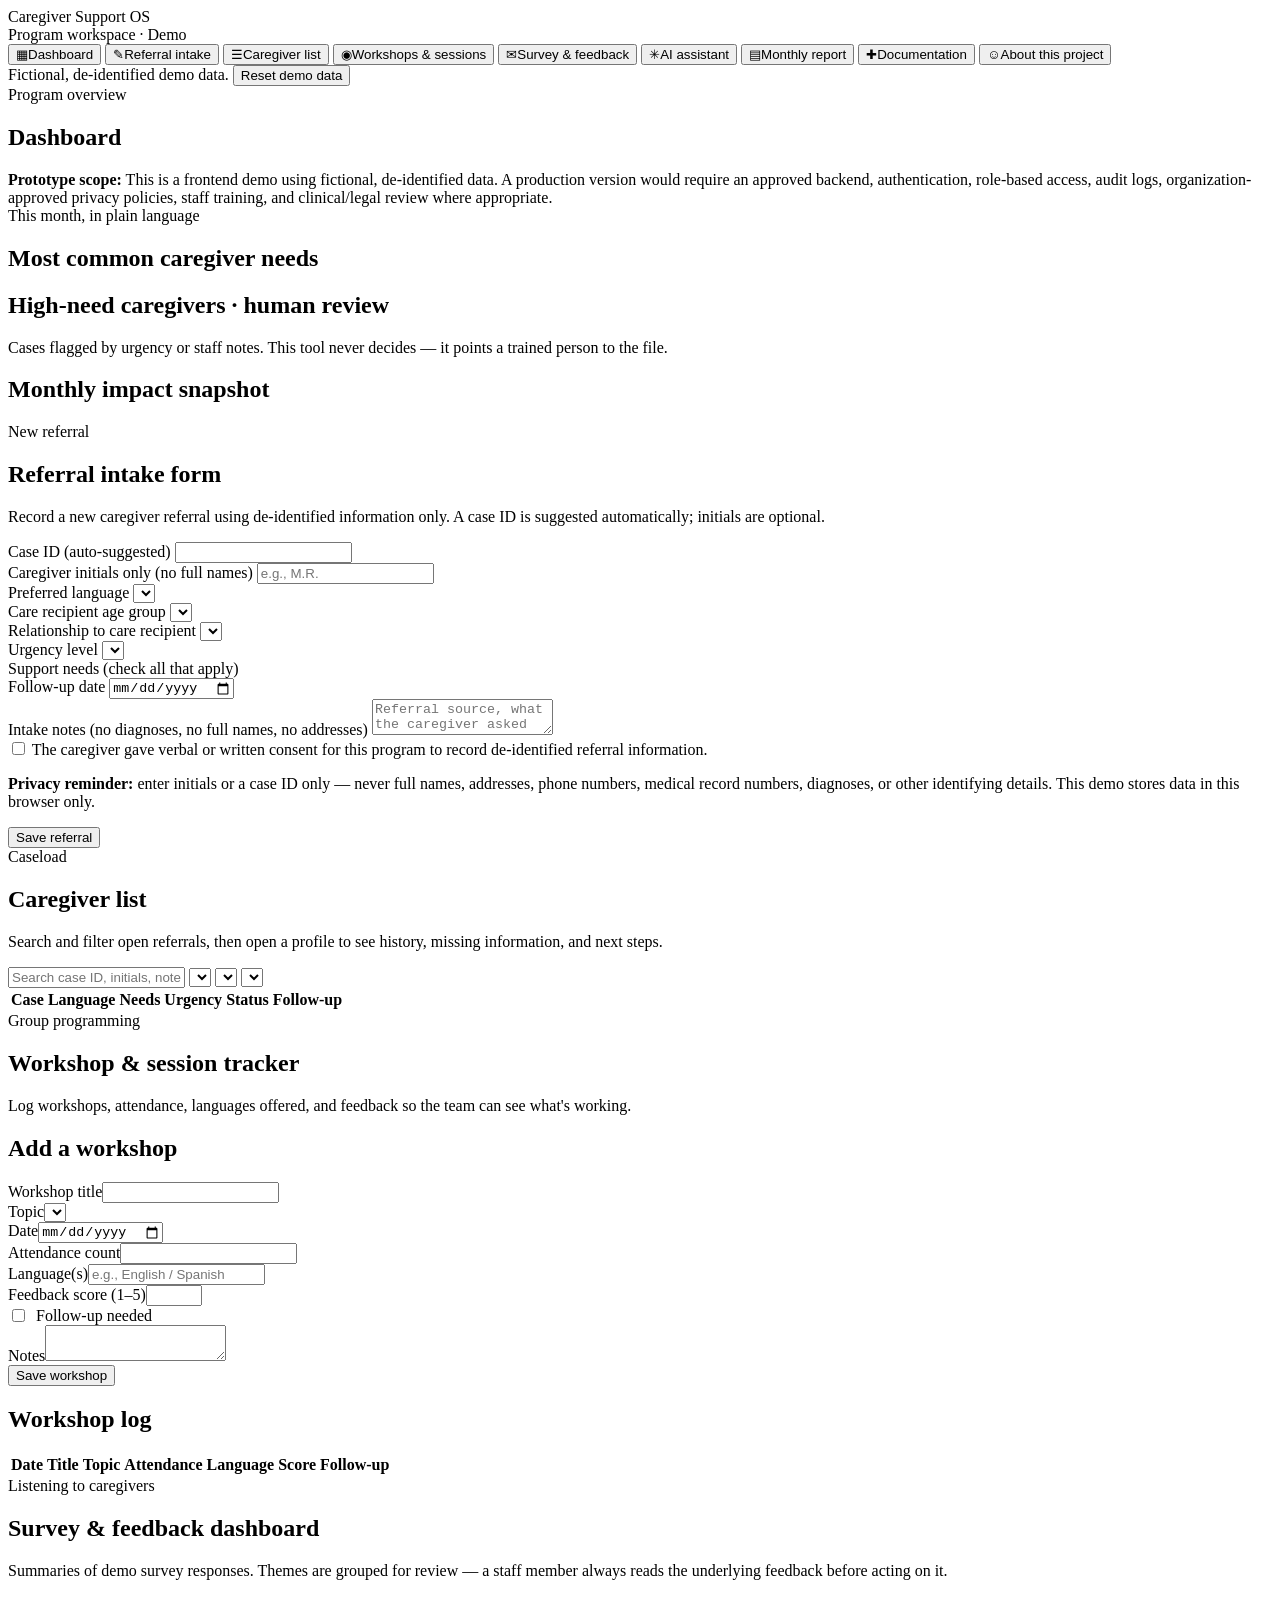
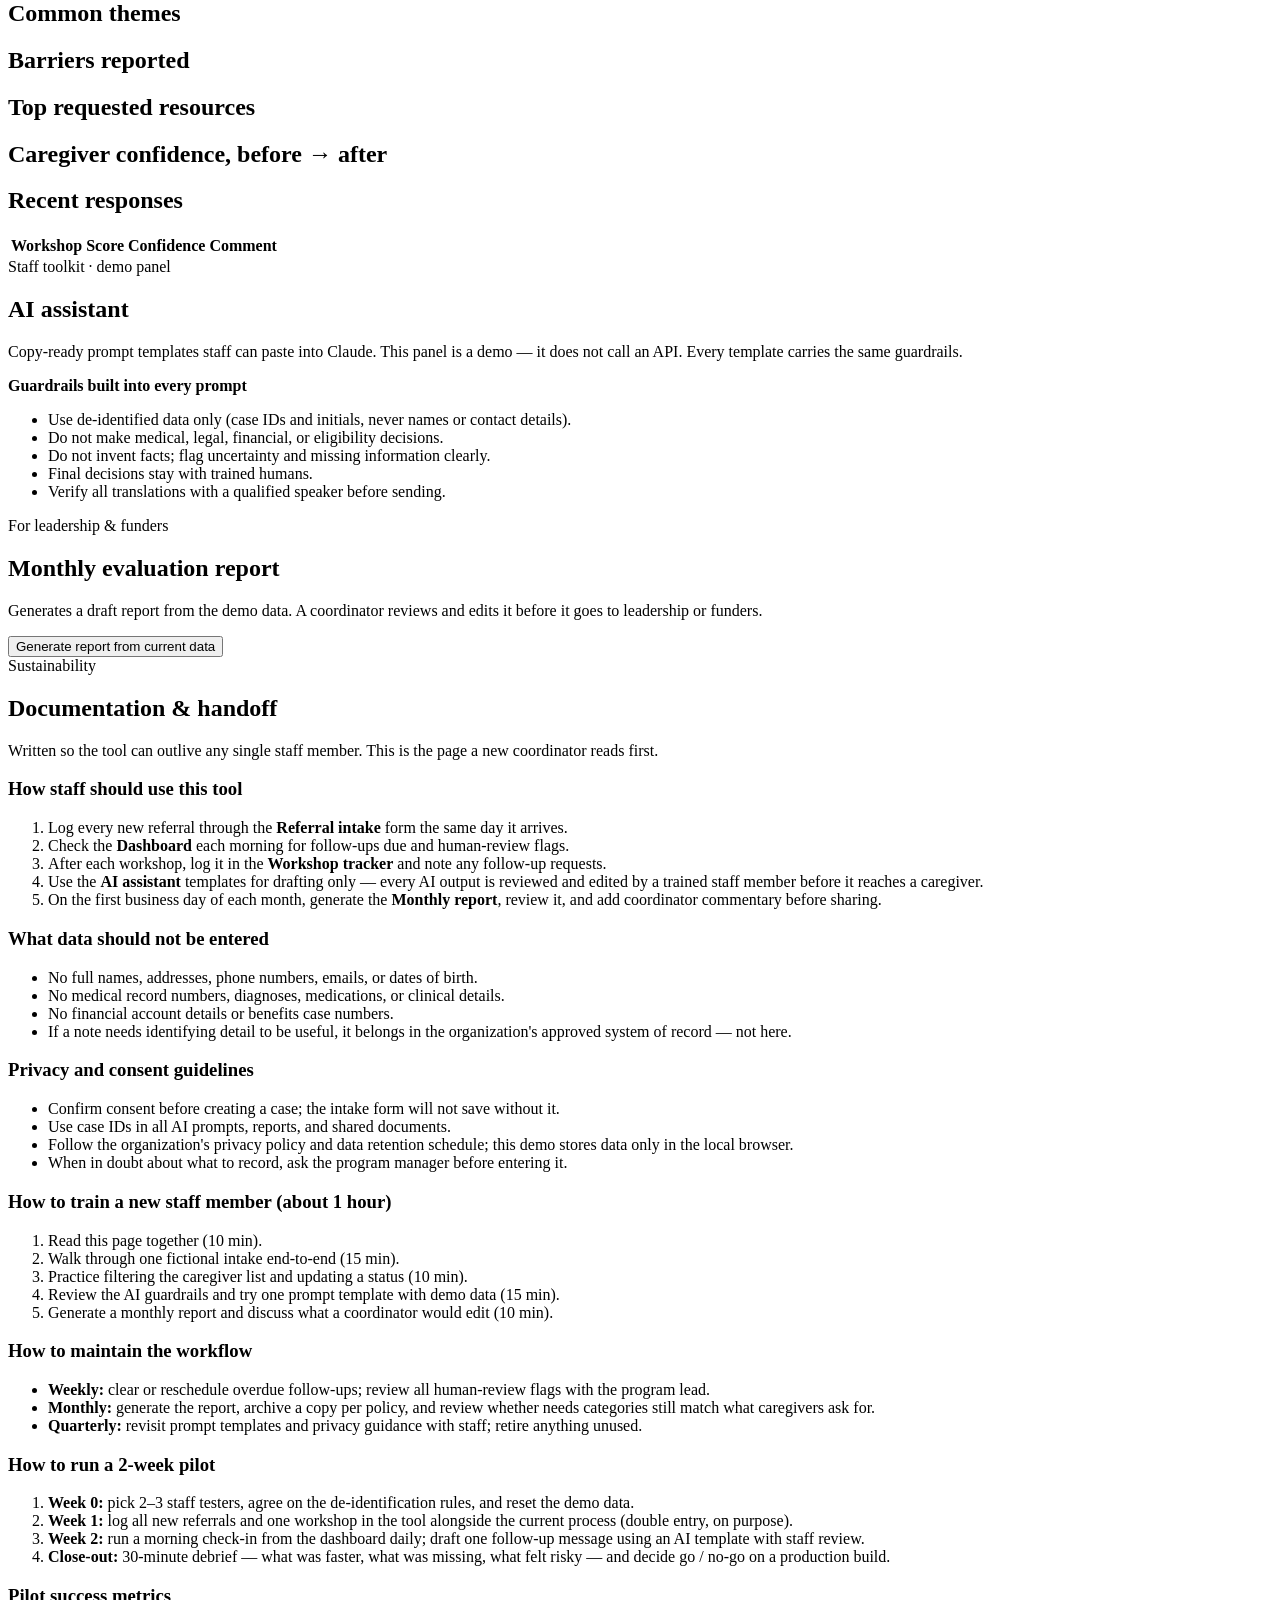
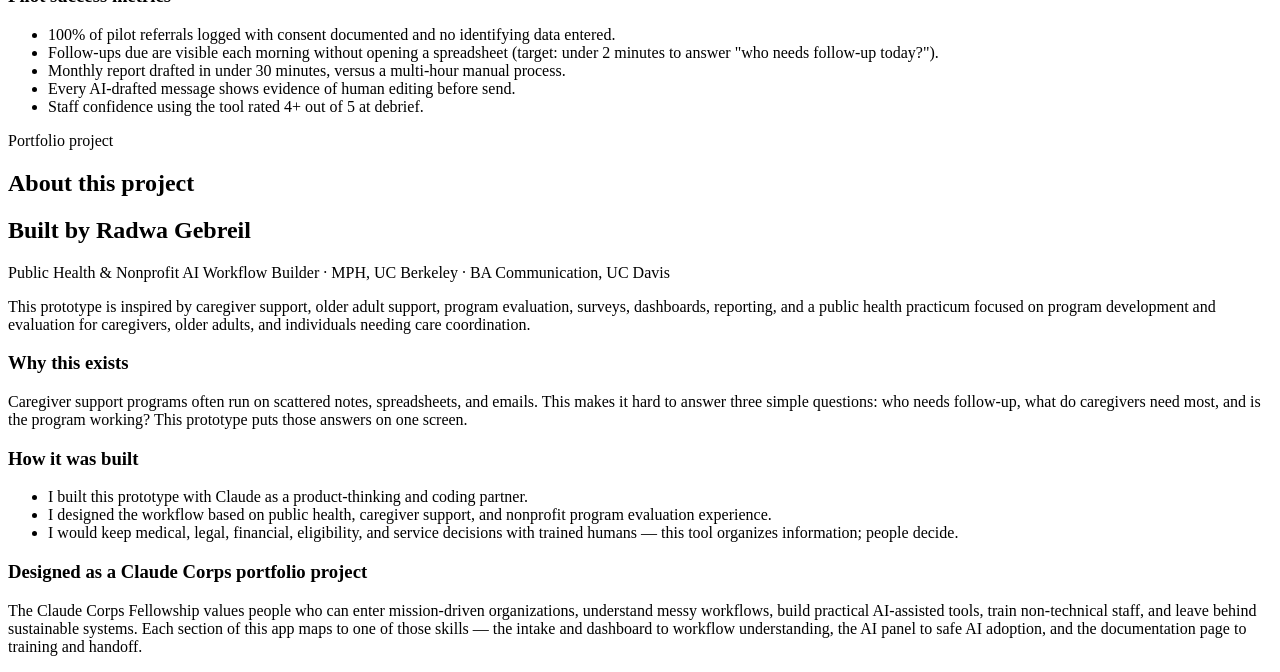
==== index.html @ 509d2d15 "Add files via upload" ====
<!DOCTYPE html>
<html lang="en">
<head>
<meta charset="UTF-8" />
<meta name="viewport" content="width=device-width, initial-scale=1.0" />
<title>Caregiver Support Program OS — Demo</title>
<meta name="description" content="A frontend prototype that helps nonprofit and public health teams organize caregiver support referrals, workshops, feedback, and monthly evaluation reporting. Fictional demo data only." />
<link rel="preconnect" href="https://fonts.googleapis.com" />
<link rel="preconnect" href="https://fonts.gstatic.com" crossorigin />
<link href="https://fonts.googleapis.com/css2?family=Bitter:wght@400;600;700&family=Public+Sans:wght@400;600;700&display=swap" rel="stylesheet" />
<link rel="stylesheet" href="css/styles.css" />
</head>
<body>
<div class="app">

  <!-- ===================== sidebar ===================== -->
  <aside class="sidebar">
    <div class="brand">
      <div class="brand-name">Caregiver Support OS</div>
      <div class="brand-sub">Program workspace · Demo</div>
    </div>
    <nav class="nav" aria-label="Main navigation">
      <button data-section="dashboard" class="active"><span class="icon">▦</span>Dashboard</button>
      <button data-section="intake"><span class="icon">✎</span>Referral intake</button>
      <button data-section="caregivers"><span class="icon">☰</span>Caregiver list</button>
      <button data-section="workshops"><span class="icon">◉</span>Workshops &amp; sessions</button>
      <button data-section="feedback"><span class="icon">✉</span>Survey &amp; feedback</button>
      <button data-section="assistant"><span class="icon">✳</span>AI assistant</button>
      <button data-section="report"><span class="icon">▤</span>Monthly report</button>
      <button data-section="docs"><span class="icon">✚</span>Documentation</button>
      <button data-section="about"><span class="icon">☺</span>About this project</button>
    </nav>
    <div class="sidebar-foot">
      Fictional, de-identified demo data.
      <button id="resetData" type="button">Reset demo data</button>
    </div>
  </aside>

  <!-- ===================== main ===================== -->
  <main class="main">

    <!-- ============ DASHBOARD ============ -->
    <section id="dashboard" class="section visible" aria-label="Dashboard">
      <div class="section-head">
        <span class="eyebrow">Program overview</span>
        <h1>Dashboard</h1>
      </div>

      <div class="scope-note">
        <strong>Prototype scope:</strong> This is a frontend demo using fictional, de-identified data.
        A production version would require an approved backend, authentication, role-based access,
        audit logs, organization-approved privacy policies, staff training, and clinical/legal review
        where appropriate.
      </div>

      <div class="impact-sentence">
        <span class="impact-label">This month, in plain language</span>
        <p id="impactSentence"></p>
      </div>

      <div class="grid cols-4" id="statCards"></div>

      <div class="grid cols-2" style="margin-top:1rem;">
        <div class="card">
          <h2>Most common caregiver needs</h2>
          <div id="needsBars"></div>
        </div>
        <div class="card">
          <h2>High-need caregivers · human review</h2>
          <p class="hint">Cases flagged by urgency or staff notes. This tool never decides — it points a trained person to the file.</p>
          <div id="reviewList"></div>
        </div>
      </div>

      <div class="card">
        <h2>Monthly impact snapshot</h2>
        <div id="snapshot"></div>
      </div>
    </section>

    <!-- ============ INTAKE ============ -->
    <section id="intake" class="section" aria-label="Referral intake">
      <div class="section-head">
        <span class="eyebrow">New referral</span>
        <h1>Referral intake form</h1>
        <p class="lede">Record a new caregiver referral using de-identified information only. A case ID is suggested automatically; initials are optional.</p>
      </div>

      <div class="card">
        <form id="intakeForm" novalidate>
          <div class="grid cols-3">
            <div class="field">
              <label for="f-caseid">Case ID <span class="hint">(auto-suggested)</span></label>
              <input type="text" id="f-caseid" />
            </div>
            <div class="field">
              <label for="f-initials">Caregiver initials only <span class="hint">(no full names)</span></label>
              <input type="text" id="f-initials" placeholder="e.g., M.R." maxlength="8" />
            </div>
            <div class="field">
              <label for="f-language">Preferred language</label>
              <select id="f-language"></select>
            </div>
            <div class="field">
              <label for="f-age">Care recipient age group</label>
              <select id="f-age"></select>
            </div>
            <div class="field">
              <label for="f-rel">Relationship to care recipient</label>
              <select id="f-rel"></select>
            </div>
            <div class="field">
              <label for="f-urgency">Urgency level</label>
              <select id="f-urgency"></select>
            </div>
          </div>

          <div class="field">
            <label>Support needs <span class="hint">(check all that apply)</span></label>
            <div class="checks" id="f-needs"></div>
          </div>

          <div class="field">
            <label for="f-followup">Follow-up date</label>
            <input type="date" id="f-followup" style="max-width:220px;" />
          </div>

          <div class="field">
            <label for="f-notes">Intake notes <span class="hint">(no diagnoses, no full names, no addresses)</span></label>
            <textarea id="f-notes" placeholder="Referral source, what the caregiver asked for, preferred contact window…"></textarea>
          </div>

          <div class="field consent-box">
            <label><input type="checkbox" id="f-consent" /> The caregiver gave verbal or written consent for this program to record de-identified referral information.</label>
            <p class="privacy"><strong>Privacy reminder:</strong> enter initials or a case ID only — never full names, addresses, phone numbers, medical record numbers, diagnoses, or other identifying details. This demo stores data in this browser only.</p>
          </div>

          <button class="btn" type="submit">Save referral</button>
          <div class="form-msg" id="intakeMsg" role="status"></div>
        </form>
      </div>
    </section>

    <!-- ============ CAREGIVER LIST ============ -->
    <section id="caregivers" class="section" aria-label="Caregiver list">
      <div class="section-head">
        <span class="eyebrow">Caseload</span>
        <h1>Caregiver list</h1>
        <p class="lede">Search and filter open referrals, then open a profile to see history, missing information, and next steps.</p>
      </div>

      <div class="card">
        <div class="filters">
          <input type="text" id="cg-search" placeholder="Search case ID, initials, notes…" aria-label="Search caregivers" />
          <select id="cg-status" aria-label="Filter by status"></select>
          <select id="cg-need" aria-label="Filter by need"></select>
          <select id="cg-urgency" aria-label="Filter by urgency"></select>
        </div>
        <div class="table-wrap">
          <table>
            <thead>
              <tr><th>Case</th><th>Language</th><th>Needs</th><th>Urgency</th><th>Status</th><th>Follow-up</th><th></th></tr>
            </thead>
            <tbody id="cgRows"></tbody>
          </table>
        </div>
      </div>

      <!-- profile panel -->
      <div id="profilePanel"></div>
    </section>

    <!-- ============ WORKSHOPS ============ -->
    <section id="workshops" class="section" aria-label="Workshops and sessions">
      <div class="section-head">
        <span class="eyebrow">Group programming</span>
        <h1>Workshop &amp; session tracker</h1>
        <p class="lede">Log workshops, attendance, languages offered, and feedback so the team can see what's working.</p>
      </div>

      <div class="card">
        <h2>Add a workshop</h2>
        <form id="wsForm" novalidate>
          <div class="grid cols-3">
            <div class="field"><label for="w-title">Workshop title</label><input type="text" id="w-title" /></div>
            <div class="field"><label for="w-topic">Topic</label><select id="w-topic"></select></div>
            <div class="field"><label for="w-date">Date</label><input type="date" id="w-date" /></div>
            <div class="field"><label for="w-att">Attendance count</label><input type="number" id="w-att" min="0" /></div>
            <div class="field"><label for="w-lang">Language(s)</label><input type="text" id="w-lang" placeholder="e.g., English / Spanish" /></div>
            <div class="field"><label for="w-score">Feedback score (1–5)</label><input type="number" id="w-score" min="1" max="5" step="0.1" /></div>
          </div>
          <div class="field"><label style="display:flex;align-items:center;gap:0.5rem;font-weight:400;"><input type="checkbox" id="w-follow" /> Follow-up needed</label></div>
          <div class="field"><label for="w-notes">Notes</label><textarea id="w-notes"></textarea></div>
          <button class="btn" type="submit">Save workshop</button>
          <div class="form-msg" id="wsMsg" role="status"></div>
        </form>
      </div>

      <div class="card">
        <h2>Workshop log</h2>
        <div class="table-wrap">
          <table>
            <thead><tr><th>Date</th><th>Title</th><th>Topic</th><th>Attendance</th><th>Language</th><th>Score</th><th>Follow-up</th></tr></thead>
            <tbody id="wsRows"></tbody>
          </table>
        </div>
      </div>
    </section>

    <!-- ============ FEEDBACK ============ -->
    <section id="feedback" class="section" aria-label="Survey and feedback dashboard">
      <div class="section-head">
        <span class="eyebrow">Listening to caregivers</span>
        <h1>Survey &amp; feedback dashboard</h1>
        <p class="lede">Summaries of demo survey responses. Themes are grouped for review — a staff member always reads the underlying feedback before acting on it.</p>
      </div>
      <div class="grid cols-3" id="fbStats"></div>
      <div class="grid cols-2" style="margin-top:1rem;">
        <div class="card"><h2>Common themes</h2><div id="fbThemes"></div></div>
        <div class="card"><h2>Barriers reported</h2><div id="fbBarriers"></div></div>
        <div class="card"><h2>Top requested resources</h2><div id="fbResources"></div></div>
        <div class="card"><h2>Caregiver confidence, before → after</h2><div id="fbConfidence"></div></div>
      </div>
      <div class="card">
        <h2>Recent responses</h2>
        <div class="table-wrap">
          <table>
            <thead><tr><th>Workshop</th><th>Score</th><th>Confidence</th><th>Comment</th></tr></thead>
            <tbody id="fbRows"></tbody>
          </table>
        </div>
      </div>
    </section>

    <!-- ============ AI ASSISTANT ============ -->
    <section id="assistant" class="section" aria-label="AI assistant panel">
      <div class="section-head">
        <span class="eyebrow">Staff toolkit · demo panel</span>
        <h1>AI assistant</h1>
        <p class="lede">Copy-ready prompt templates staff can paste into Claude. This panel is a demo — it does not call an API. Every template carries the same guardrails.</p>
      </div>

      <div class="guardrails">
        <strong>Guardrails built into every prompt</strong>
        <ul>
          <li>Use de-identified data only (case IDs and initials, never names or contact details).</li>
          <li>Do not make medical, legal, financial, or eligibility decisions.</li>
          <li>Do not invent facts; flag uncertainty and missing information clearly.</li>
          <li>Final decisions stay with trained humans.</li>
          <li>Verify all translations with a qualified speaker before sending.</li>
        </ul>
      </div>

      <div id="promptCards"></div>
    </section>

    <!-- ============ REPORT ============ -->
    <section id="report" class="section" aria-label="Monthly evaluation report">
      <div class="section-head">
        <span class="eyebrow">For leadership &amp; funders</span>
        <h1>Monthly evaluation report</h1>
        <p class="lede">Generates a draft report from the demo data. A coordinator reviews and edits it before it goes to leadership or funders.</p>
      </div>
      <div class="card">
        <button class="btn" id="genReport" type="button">Generate report from current data</button>
        <button class="btn secondary" id="copyReport" type="button" style="display:none;">Copy report text</button>
        <button class="btn secondary" id="printReport" type="button" style="display:none;">Print</button>
        <span class="copied" id="reportCopied"></span>
      </div>
      <div id="reportOut"></div>
    </section>

    <!-- ============ DOCS ============ -->
    <section id="docs" class="section" aria-label="Documentation and handoff">
      <div class="section-head">
        <span class="eyebrow">Sustainability</span>
        <h1>Documentation &amp; handoff</h1>
        <p class="lede">Written so the tool can outlive any single staff member. This is the page a new coordinator reads first.</p>
      </div>

      <div class="card doc-block">
        <h3>How staff should use this tool</h3>
        <ol>
          <li>Log every new referral through the <strong>Referral intake</strong> form the same day it arrives.</li>
          <li>Check the <strong>Dashboard</strong> each morning for follow-ups due and human-review flags.</li>
          <li>After each workshop, log it in the <strong>Workshop tracker</strong> and note any follow-up requests.</li>
          <li>Use the <strong>AI assistant</strong> templates for drafting only — every AI output is reviewed and edited by a trained staff member before it reaches a caregiver.</li>
          <li>On the first business day of each month, generate the <strong>Monthly report</strong>, review it, and add coordinator commentary before sharing.</li>
        </ol>

        <h3>What data should not be entered</h3>
        <ul>
          <li>No full names, addresses, phone numbers, emails, or dates of birth.</li>
          <li>No medical record numbers, diagnoses, medications, or clinical details.</li>
          <li>No financial account details or benefits case numbers.</li>
          <li>If a note needs identifying detail to be useful, it belongs in the organization's approved system of record — not here.</li>
        </ul>

        <h3>Privacy and consent guidelines</h3>
        <ul>
          <li>Confirm consent before creating a case; the intake form will not save without it.</li>
          <li>Use case IDs in all AI prompts, reports, and shared documents.</li>
          <li>Follow the organization's privacy policy and data retention schedule; this demo stores data only in the local browser.</li>
          <li>When in doubt about what to record, ask the program manager before entering it.</li>
        </ul>

        <h3>How to train a new staff member (about 1 hour)</h3>
        <ol>
          <li>Read this page together (10 min).</li>
          <li>Walk through one fictional intake end-to-end (15 min).</li>
          <li>Practice filtering the caregiver list and updating a status (10 min).</li>
          <li>Review the AI guardrails and try one prompt template with demo data (15 min).</li>
          <li>Generate a monthly report and discuss what a coordinator would edit (10 min).</li>
        </ol>

        <h3>How to maintain the workflow</h3>
        <ul>
          <li><strong>Weekly:</strong> clear or reschedule overdue follow-ups; review all human-review flags with the program lead.</li>
          <li><strong>Monthly:</strong> generate the report, archive a copy per policy, and review whether needs categories still match what caregivers ask for.</li>
          <li><strong>Quarterly:</strong> revisit prompt templates and privacy guidance with staff; retire anything unused.</li>
        </ul>

        <h3>How to run a 2-week pilot</h3>
        <ol>
          <li><strong>Week 0:</strong> pick 2–3 staff testers, agree on the de-identification rules, and reset the demo data.</li>
          <li><strong>Week 1:</strong> log all new referrals and one workshop in the tool alongside the current process (double entry, on purpose).</li>
          <li><strong>Week 2:</strong> run a morning check-in from the dashboard daily; draft one follow-up message using an AI template with staff review.</li>
          <li><strong>Close-out:</strong> 30-minute debrief — what was faster, what was missing, what felt risky — and decide go / no-go on a production build.</li>
        </ol>

        <h3>Pilot success metrics</h3>
        <ul>
          <li>100% of pilot referrals logged with consent documented and no identifying data entered.</li>
          <li>Follow-ups due are visible each morning without opening a spreadsheet (target: under 2 minutes to answer "who needs follow-up today?").</li>
          <li>Monthly report drafted in under 30 minutes, versus a multi-hour manual process.</li>
          <li>Every AI-drafted message shows evidence of human editing before send.</li>
          <li>Staff confidence using the tool rated 4+ out of 5 at debrief.</li>
        </ul>
      </div>
    </section>

    <!-- ============ ABOUT ============ -->
    <section id="about" class="section" aria-label="About this project">
      <div class="section-head">
        <span class="eyebrow">Portfolio project</span>
        <h1>About this project</h1>
      </div>

      <div class="about-hero">
        <h2>Built by Radwa Gebreil</h2>
        <p>Public Health &amp; Nonprofit AI Workflow Builder · MPH, UC Berkeley · BA Communication, UC Davis</p>
        <p>This prototype is inspired by caregiver support, older adult support, program evaluation, surveys, dashboards, reporting, and a public health practicum focused on program development and evaluation for caregivers, older adults, and individuals needing care coordination.</p>
      </div>

      <div class="card doc-block">
        <h3>Why this exists</h3>
        <p>Caregiver support programs often run on scattered notes, spreadsheets, and emails. This makes it hard to answer three simple questions: who needs follow-up, what do caregivers need most, and is the program working? This prototype puts those answers on one screen.</p>

        <h3>How it was built</h3>
        <ul>
          <li>I built this prototype with Claude as a product-thinking and coding partner.</li>
          <li>I designed the workflow based on public health, caregiver support, and nonprofit program evaluation experience.</li>
          <li>I would keep medical, legal, financial, eligibility, and service decisions with trained humans — this tool organizes information; people decide.</li>
        </ul>

        <h3>Designed as a Claude Corps portfolio project</h3>
        <p>The Claude Corps Fellowship values people who can enter mission-driven organizations, understand messy workflows, build practical AI-assisted tools, train non-technical staff, and leave behind sustainable systems. Each section of this app maps to one of those skills — the intake and dashboard to workflow understanding, the AI panel to safe AI adoption, and the documentation page to training and handoff.</p>
      </div>
    </section>

  </main>
</div>

<script src="js/data.js"></script>
<script src="js/app.js"></script>
</body>
</html>
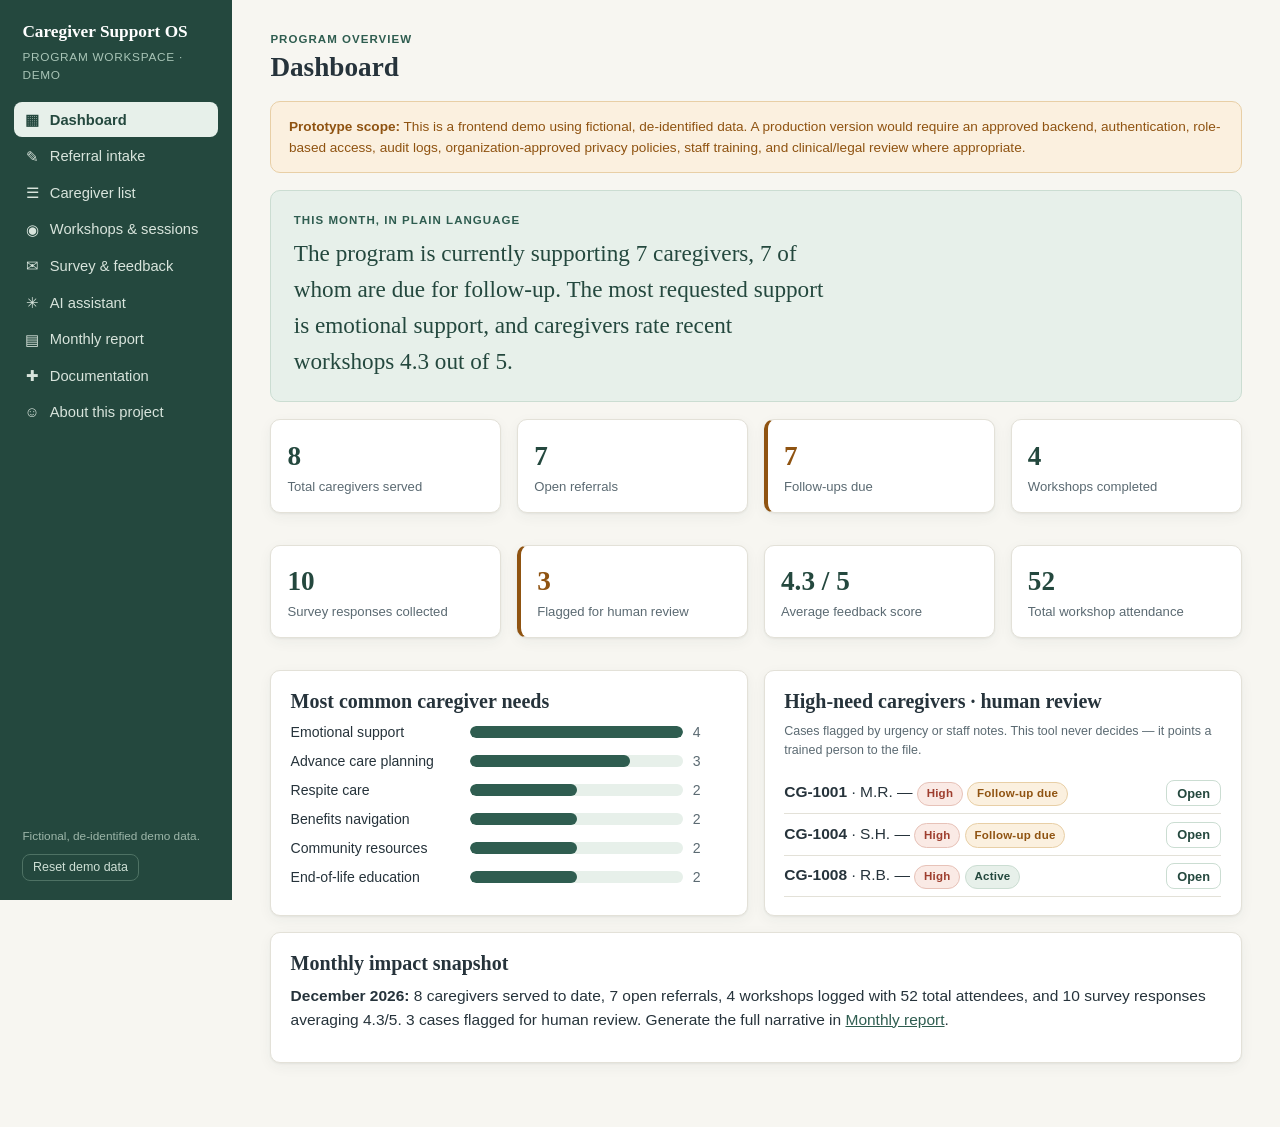
==== commit 2db49e22: "Add files via upload" ====
--- a/index.html
+++ b/index.html
@@ -8,7 +8,7 @@
 <link rel="preconnect" href="https://fonts.googleapis.com" />
 <link rel="preconnect" href="https://fonts.gstatic.com" crossorigin />
 <link href="https://fonts.googleapis.com/css2?family=Bitter:wght@400;600;700&family=Public+Sans:wght@400;600;700&display=swap" rel="stylesheet" />
-<link rel="stylesheet" href="css/styles.css" />
+<link rel="stylesheet" href="styles.css" />
 </head>
 <body>
 <div class="app">
@@ -371,7 +371,7 @@
   </main>
 </div>
 
-<script src="js/data.js"></script>
-<script src="js/app.js"></script>
+<script src="data.js"></script>
+<script src="app.js"></script>
 </body>
 </html>
--- a/styles.css
+++ b/styles.css
@@ -0,0 +1,404 @@
+/* =========================================================
+   Caregiver Support Program OS — styles
+   Palette: warm paper, deep pine green, soft sage,
+   amber for "needs attention," clay for high urgency.
+   Type: Bitter (headings) + Public Sans (body) —
+   Public Sans was designed for U.S. public services.
+   ========================================================= */
+
+:root {
+  --paper: #F7F6F1;
+  --card: #FFFFFF;
+  --ink: #26333B;
+  --muted: #5B6A72;
+  --line: #E3E1D8;
+
+  --pine: #2F5D50;
+  --pine-deep: #24483E;
+  --sage: #E7F0EA;
+  --sage-line: #CBDDD2;
+
+  --amber: #8F5311;
+  --amber-bg: #FBF0DF;
+  --amber-line: #E8CFA6;
+
+  --clay: #9E3E2E;
+  --clay-bg: #FAEAE5;
+  --clay-line: #E7C2B8;
+
+  --blue: #2C5B7A;
+  --blue-bg: #E8F0F5;
+
+  --radius: 10px;
+  --shadow: 0 1px 2px rgba(38, 51, 59, 0.06), 0 4px 14px rgba(38, 51, 59, 0.05);
+  --font-display: "Bitter", Georgia, serif;
+  --font-body: "Public Sans", -apple-system, "Segoe UI", sans-serif;
+}
+
+* { box-sizing: border-box; }
+
+html { scroll-behavior: smooth; }
+
+body {
+  margin: 0;
+  background: var(--paper);
+  color: var(--ink);
+  font-family: var(--font-body);
+  font-size: 15.5px;
+  line-height: 1.55;
+}
+
+h1, h2, h3 { font-family: var(--font-display); line-height: 1.25; margin: 0 0 0.5rem; }
+h1 { font-size: 1.7rem; font-weight: 600; }
+h2 { font-size: 1.25rem; font-weight: 600; }
+h3 { font-size: 1.02rem; font-weight: 600; }
+p { margin: 0 0 0.8rem; }
+a { color: var(--pine); }
+
+button { font-family: inherit; }
+
+:focus-visible {
+  outline: 3px solid var(--blue);
+  outline-offset: 2px;
+  border-radius: 4px;
+}
+
+@media (prefers-reduced-motion: reduce) {
+  html { scroll-behavior: auto; }
+  * { transition: none !important; animation: none !important; }
+}
+
+/* ---------- app shell ---------- */
+
+.app {
+  display: grid;
+  grid-template-columns: 232px 1fr;
+  min-height: 100vh;
+}
+
+.sidebar {
+  background: var(--pine-deep);
+  color: #F2F5F0;
+  padding: 1.2rem 0.9rem;
+  display: flex;
+  flex-direction: column;
+  gap: 1.1rem;
+  position: sticky;
+  top: 0;
+  height: 100vh;
+  overflow-y: auto;
+}
+
+.brand { padding: 0 0.5rem; }
+.brand-name { font-family: var(--font-display); font-size: 1.08rem; font-weight: 600; color: #fff; }
+.brand-sub { font-size: 0.74rem; letter-spacing: 0.06em; text-transform: uppercase; color: #A8C4B6; margin-top: 2px; }
+
+.nav { display: flex; flex-direction: column; gap: 2px; }
+
+.nav button {
+  display: flex;
+  align-items: center;
+  gap: 0.6rem;
+  width: 100%;
+  text-align: left;
+  background: none;
+  border: none;
+  color: #D8E4DC;
+  font-size: 0.92rem;
+  padding: 0.55rem 0.6rem;
+  border-radius: 8px;
+  cursor: pointer;
+}
+.nav button:hover { background: rgba(255, 255, 255, 0.08); color: #fff; }
+.nav button.active { background: var(--sage); color: var(--pine-deep); font-weight: 600; }
+.nav .icon { width: 1.1em; text-align: center; }
+
+.sidebar-foot { margin-top: auto; font-size: 0.74rem; color: #9DB6A9; padding: 0 0.5rem; }
+.sidebar-foot button {
+  margin-top: 0.5rem;
+  background: none;
+  border: 1px solid #4E7264;
+  color: #CFE0D6;
+  border-radius: 8px;
+  padding: 0.35rem 0.6rem;
+  font-size: 0.78rem;
+  cursor: pointer;
+}
+.sidebar-foot button:hover { background: rgba(255,255,255,0.08); }
+
+.main { padding: 1.6rem clamp(1rem, 3vw, 2.4rem) 3rem; max-width: 1120px; }
+
+.section { display: none; }
+.section.visible { display: block; }
+
+.section-head { margin-bottom: 1.1rem; }
+.section-head .eyebrow {
+  font-size: 0.72rem;
+  letter-spacing: 0.09em;
+  text-transform: uppercase;
+  color: var(--pine);
+  font-weight: 700;
+}
+.section-head p.lede { color: var(--muted); max-width: 62ch; margin-top: 0.2rem; }
+
+/* ---------- cards & layout helpers ---------- */
+
+.card {
+  background: var(--card);
+  border: 1px solid var(--line);
+  border-radius: var(--radius);
+  box-shadow: var(--shadow);
+  padding: 1.1rem 1.2rem;
+  margin-bottom: 1rem;
+}
+
+.grid { display: grid; gap: 1rem; }
+.grid.cols-2 { grid-template-columns: repeat(2, 1fr); }
+.grid.cols-3 { grid-template-columns: repeat(3, 1fr); }
+.grid.cols-4 { grid-template-columns: repeat(4, 1fr); }
+
+@media (max-width: 980px) {
+  .grid.cols-4 { grid-template-columns: repeat(2, 1fr); }
+  .grid.cols-3 { grid-template-columns: repeat(2, 1fr); }
+}
+@media (max-width: 640px) {
+  .grid.cols-2, .grid.cols-3, .grid.cols-4 { grid-template-columns: 1fr; }
+}
+
+/* ---------- dashboard ---------- */
+
+.impact-sentence {
+  background: var(--sage);
+  border: 1px solid var(--sage-line);
+  border-radius: var(--radius);
+  padding: 1.3rem 1.4rem;
+  margin-bottom: 1.1rem;
+}
+.impact-sentence p {
+  font-family: var(--font-display);
+  font-size: clamp(1.15rem, 2.2vw, 1.45rem);
+  color: var(--pine-deep);
+  margin: 0;
+  max-width: 46ch;
+}
+.impact-sentence .impact-label {
+  font-family: var(--font-body);
+  font-size: 0.72rem;
+  letter-spacing: 0.09em;
+  text-transform: uppercase;
+  color: var(--pine);
+  font-weight: 700;
+  display: block;
+  margin-bottom: 0.4rem;
+}
+
+.stat { padding: 0.9rem 1rem; }
+.stat .stat-num { font-family: var(--font-display); font-size: 1.7rem; font-weight: 700; color: var(--pine-deep); }
+.stat .stat-label { font-size: 0.82rem; color: var(--muted); }
+.stat.attention { border-left: 4px solid var(--amber); }
+.stat.attention .stat-num { color: var(--amber); }
+
+.bar-row { display: grid; grid-template-columns: 170px 1fr 2.2rem; align-items: center; gap: 0.6rem; margin-bottom: 0.45rem; font-size: 0.88rem; }
+.bar-track { background: var(--sage); border-radius: 99px; height: 12px; overflow: hidden; }
+.bar-fill { background: var(--pine); height: 100%; border-radius: 99px; }
+.bar-count { color: var(--muted); font-variant-numeric: tabular-nums; }
+
+.scope-note {
+  background: var(--amber-bg);
+  border: 1px solid var(--amber-line);
+  border-radius: var(--radius);
+  padding: 0.85rem 1.1rem;
+  font-size: 0.85rem;
+  color: var(--amber);
+  margin-bottom: 1.1rem;
+}
+
+/* ---------- badges & flags ---------- */
+
+.badge {
+  display: inline-block;
+  font-size: 0.72rem;
+  font-weight: 700;
+  letter-spacing: 0.02em;
+  padding: 0.14rem 0.55rem;
+  border-radius: 99px;
+  border: 1px solid transparent;
+  white-space: nowrap;
+}
+.badge.pine { background: var(--sage); color: var(--pine-deep); border-color: var(--sage-line); }
+.badge.amber { background: var(--amber-bg); color: var(--amber); border-color: var(--amber-line); }
+.badge.clay { background: var(--clay-bg); color: var(--clay); border-color: var(--clay-line); }
+.badge.blue { background: var(--blue-bg); color: var(--blue); }
+.badge.gray { background: #EFEEE8; color: var(--muted); }
+
+.review-flag {
+  display: inline-flex;
+  align-items: center;
+  gap: 0.35rem;
+  background: var(--amber-bg);
+  border: 1px solid var(--amber-line);
+  color: var(--amber);
+  font-size: 0.76rem;
+  font-weight: 700;
+  border-radius: 99px;
+  padding: 0.15rem 0.6rem;
+}
+
+/* ---------- forms ---------- */
+
+form label, .field label { display: block; font-size: 0.84rem; font-weight: 600; margin-bottom: 0.25rem; }
+.field { margin-bottom: 0.9rem; }
+.hint { font-size: 0.78rem; color: var(--muted); font-weight: 400; }
+
+input[type="text"], input[type="date"], input[type="number"], select, textarea {
+  width: 100%;
+  border: 1px solid var(--line);
+  border-radius: 8px;
+  background: #fff;
+  padding: 0.5rem 0.65rem;
+  font-family: inherit;
+  font-size: 0.92rem;
+  color: var(--ink);
+}
+textarea { min-height: 84px; resize: vertical; }
+
+.checks { display: grid; grid-template-columns: repeat(auto-fill, minmax(210px, 1fr)); gap: 0.3rem 0.9rem; }
+.checks label { display: flex; align-items: center; gap: 0.45rem; font-weight: 400; font-size: 0.9rem; margin: 0; }
+
+.consent-box {
+  background: var(--sage);
+  border: 1px solid var(--sage-line);
+  border-radius: 8px;
+  padding: 0.8rem 0.95rem;
+  font-size: 0.88rem;
+}
+.consent-box label { display: flex; gap: 0.5rem; align-items: flex-start; font-weight: 600; margin: 0 0 0.4rem; }
+.consent-box .privacy { color: var(--pine-deep); font-size: 0.82rem; margin: 0; }
+
+.btn {
+  display: inline-block;
+  background: var(--pine);
+  color: #fff;
+  border: 1px solid var(--pine-deep);
+  border-radius: 8px;
+  padding: 0.5rem 1rem;
+  font-size: 0.92rem;
+  font-weight: 600;
+  cursor: pointer;
+}
+.btn:hover { background: var(--pine-deep); }
+.btn.secondary { background: #fff; color: var(--pine-deep); border: 1px solid var(--sage-line); }
+.btn.secondary:hover { background: var(--sage); }
+.btn.small { padding: 0.28rem 0.65rem; font-size: 0.8rem; }
+
+.form-msg { font-size: 0.9rem; margin-top: 0.6rem; color: var(--pine-deep); font-weight: 600; }
+.form-msg.error { color: var(--clay); }
+
+/* ---------- tables & lists ---------- */
+
+.filters { display: flex; flex-wrap: wrap; gap: 0.6rem; margin-bottom: 0.9rem; }
+.filters input, .filters select { width: auto; min-width: 150px; }
+
+table { width: 100%; border-collapse: collapse; font-size: 0.9rem; }
+th, td { text-align: left; padding: 0.55rem 0.6rem; border-bottom: 1px solid var(--line); vertical-align: top; }
+th { font-size: 0.75rem; text-transform: uppercase; letter-spacing: 0.05em; color: var(--muted); }
+tr.clickable { cursor: pointer; }
+tr.clickable:hover td { background: var(--sage); }
+
+.table-wrap { overflow-x: auto; }
+
+.empty { color: var(--muted); font-size: 0.9rem; padding: 0.8rem 0; }
+
+/* ---------- profile panel ---------- */
+
+.profile-grid { display: grid; grid-template-columns: 1.15fr 0.85fr; gap: 1rem; }
+@media (max-width: 860px) { .profile-grid { grid-template-columns: 1fr; } }
+
+.timeline { list-style: none; margin: 0; padding: 0; }
+.timeline li { border-left: 3px solid var(--sage-line); padding: 0 0 0.8rem 0.9rem; margin-left: 0.3rem; }
+.timeline .t-date { font-size: 0.75rem; color: var(--muted); font-weight: 700; }
+.timeline .t-author { font-size: 0.75rem; color: var(--pine); font-weight: 700; }
+.timeline p { margin: 0.15rem 0 0; font-size: 0.9rem; }
+
+.checklist { list-style: none; margin: 0; padding: 0; font-size: 0.9rem; }
+.checklist li { padding: 0.22rem 0; display: flex; gap: 0.5rem; align-items: baseline; }
+.checklist .dot { color: var(--pine); }
+.checklist.missing .dot { color: var(--amber); }
+
+/* ---------- AI panel ---------- */
+
+.guardrails {
+  background: var(--blue-bg);
+  border: 1px solid #C6D9E4;
+  border-radius: var(--radius);
+  padding: 0.9rem 1.1rem;
+  font-size: 0.88rem;
+  margin-bottom: 1rem;
+}
+.guardrails ul { margin: 0.4rem 0 0; padding-left: 1.2rem; }
+.guardrails li { margin-bottom: 0.15rem; }
+
+.prompt-card h3 { display: flex; justify-content: space-between; align-items: center; gap: 0.6rem; flex-wrap: wrap; }
+.prompt-card pre {
+  background: #F4F3EC;
+  border: 1px solid var(--line);
+  border-radius: 8px;
+  padding: 0.8rem 0.9rem;
+  font-size: 0.8rem;
+  white-space: pre-wrap;
+  line-height: 1.5;
+  margin: 0.5rem 0 0;
+  font-family: ui-monospace, "SF Mono", Menlo, Consolas, monospace;
+}
+.copied { color: var(--pine); font-size: 0.78rem; font-weight: 700; }
+
+/* ---------- report ---------- */
+
+.report {
+  background: #fff;
+  border: 1px solid var(--line);
+  border-radius: var(--radius);
+  padding: 1.4rem 1.6rem;
+  font-size: 0.93rem;
+}
+.report h2 { border-bottom: 2px solid var(--sage-line); padding-bottom: 0.4rem; }
+.report h3 { margin-top: 1.1rem; color: var(--pine-deep); }
+.report ul { padding-left: 1.2rem; margin: 0.3rem 0 0.8rem; }
+
+/* ---------- docs & about ---------- */
+
+.doc-block h3 { color: var(--pine-deep); margin-top: 1rem; }
+.doc-block ul, .doc-block ol { padding-left: 1.25rem; margin: 0.3rem 0 0.9rem; }
+.doc-block li { margin-bottom: 0.25rem; }
+
+.about-hero {
+  background: var(--pine-deep);
+  color: #ECF3EE;
+  border-radius: var(--radius);
+  padding: 1.4rem 1.5rem;
+  margin-bottom: 1rem;
+}
+.about-hero h2 { color: #fff; }
+.about-hero p { color: #C9DCD1; max-width: 62ch; }
+
+/* ---------- mobile shell ---------- */
+
+@media (max-width: 780px) {
+  .app { grid-template-columns: 1fr; }
+  .sidebar {
+    position: static;
+    height: auto;
+    flex-direction: column;
+  }
+  .nav { flex-direction: row; flex-wrap: wrap; }
+  .nav button { width: auto; }
+  .sidebar-foot { margin-top: 0.4rem; }
+  .main { padding: 1.1rem 0.9rem 2.5rem; }
+  .bar-row { grid-template-columns: 120px 1fr 2rem; }
+}
+
+@media print {
+  .sidebar, .filters, .btn, .scope-note { display: none !important; }
+  .app { grid-template-columns: 1fr; }
+  body { background: #fff; }
+}
